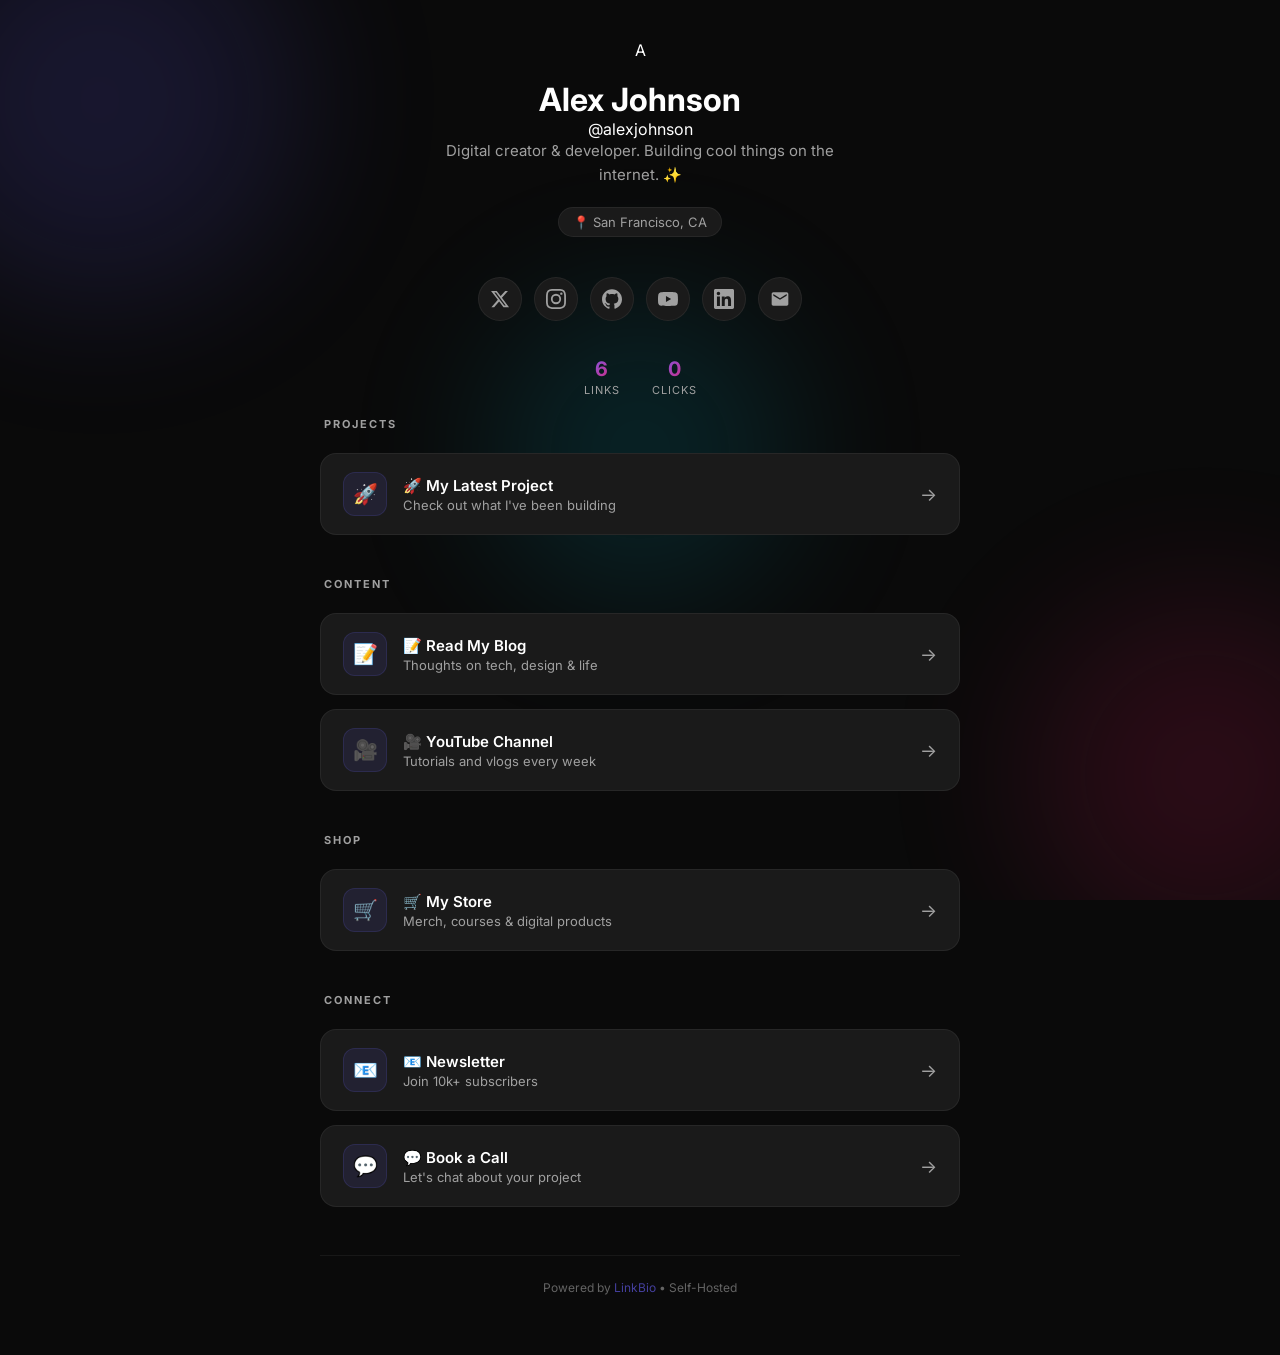
==== index.html @ 30ed5674 "feat: restructure project by removing old linktree.html, adding index.html, and enhancing config loa" ====
<!DOCTYPE html>
<html lang="en">
<head>
    <meta charset="UTF-8">
    <meta name="viewport" content="width=device-width, initial-scale=1.0">
    <title>Loading...</title>
    <meta name="description" content="">
    <meta property="og:title" content="">
    <meta property="og:description" content="">
    <meta property="og:type" content="website">
    <link rel="preconnect" href="https://fonts.googleapis.com">
    <link rel="preconnect" href="https://fonts.gstatic.com" crossorigin>
    <link href="https://fonts.googleapis.com/css2?family=Inter:wght@300;400;500;600;700;800&display=swap" rel="stylesheet">
    <link rel="stylesheet" href="style.css">
</head>
<body>
    <div class="bg-effects">
        <div class="bg-orb bg-orb-1"></div>
        <div class="bg-orb bg-orb-2"></div>
        <div class="bg-orb bg-orb-3"></div>
    </div>

    <div class="container" id="mainContainer">
        <!-- Content rendered by JS -->
    </div>

    <script src="script.js" defer></script>
</body>
</html>
---- style.css ----
:root {
    --bg-primary: #0a0a0a;
    --bg-secondary: #141414;
    --bg-card: #1a1a1a;
    --bg-card-hover: #222222;
    --text-primary: #ffffff;
    --text-secondary: #a0a0a0;
    --accent: #6c63ff;
    --accent-hover: #5a52d5;
    --accent-glow: rgba(108, 99, 255, 0.3);
    --border: rgba(255, 255, 255, 0.06);
    --border-hover: rgba(255, 255, 255, 0.12);
    --gradient-1: linear-gradient(135deg, #6c63ff 0%, #e91e63 100%);
    --gradient-2: linear-gradient(135deg, #667eea 0%, #764ba2 100%);
    --shadow-sm: 0 2px 8px rgba(0, 0, 0, 0.3);
    --shadow-md: 0 4px 20px rgba(0, 0, 0, 0.4);
    --shadow-lg: 0 8px 40px rgba(0, 0, 0, 0.5);
    --radius: 16px;
    --radius-sm: 12px;
    --transition: all 0.3s cubic-bezier(0.4, 0, 0.2, 1);
}

* {
    margin: 0;
    padding: 0;
    box-sizing: border-box;
}

body {
    font-family: 'Inter', -apple-system, BlinkMacSystemFont, sans-serif;
    background: var(--bg-primary);
    color: var(--text-primary);
    min-height: 100vh;
    overflow-x: hidden;
    -webkit-font-smoothing: antialiased;
    -moz-osx-font-smoothing: grayscale;
}

.bg-effects {
    position: fixed;
    top: 0;
    left: 0;
    width: 100%;
    height: 100%;
    z-index: 0;
    pointer-events: none;
    overflow: hidden;
}

.bg-orb {
    position: absolute;
    border-radius: 50%;
    filter: blur(80px);
    opacity: 0.15;
    animation: float 20s ease-in-out infinite;
}

.bg-orb-1 {
    width: 400px;
    height: 400px;
    background: #6c63ff;
    top: -100px;
    left: -100px;
    animation-delay: 0s;
}

.bg-orb-2 {
    width: 350px;
    height: 350px;
    background: #e91e63;
    bottom: -50px;
    right: -100px;
    animation-delay: -7s;
}

.bg-orb-3 {
    width: 300px;
    height: 300px;
    background: #00bcd4;
    top: 50%;
    left: 50%;
    transform: translate(-50%, -50%);
    animation-delay: -14s;
}

@keyframes float {
    0%, 100% { transform: translate(0, 0) scale(1); }
    25% { transform: translate(30px, -30px) scale(1.05); }
    50% { transform: translate(-20px, 20px) scale(0.95); }
    75% { transform: translate(20px, 10px) scale(1.02); }
}

.container {
    position: relative;
    z-index: 1;
    max-width: 680px;
    margin: 0 auto;
    padding: 40px 20px 60px;
}

.config-warning {
    max-width: 680px;
    margin: 20px auto 0;
    padding: 12px 16px;
    border-radius: var(--radius-sm);
    background: rgba(245, 158, 11, 0.14);
    border: 1px solid rgba(245, 158, 11, 0.35);
    color: #f5d28b;
    font-size: 13px;
    text-align: center;
}

/* Profile Section */
.profile {
    text-align: center;
    margin-bottom: 40px;
}

.avatar-wrapper {
    position: relative;
    display: inline-block;
    margin-bottom: 20px;
}

.avatar {
    width: 110px;
    height: 110px;
    border-radius: 50%;
    object-fit: cover;
    border: 3px solid transparent;
    background-image: var(--gradient-1);
    background-origin: border-box;
    background-clip: content-box, border-box;
    box-shadow: 0 0 30px var(--accent-glow);
    transition: var(--transition);
}

.avatar:hover {
    transform: scale(1.05);
    box-shadow: 0 0 40px var(--accent-glow);
}

.profile-bio {
    font-size: 15px;
    color: var(--text-secondary);
    line-height: 1.6;
    max-width: 420px;
    margin: 0 auto 20px;
}

.profile-location {
    display: inline-flex;
    align-items: center;
    gap: 6px;
    font-size: 13px;
    color: var(--text-secondary);
    background: var(--bg-card);
    padding: 6px 14px;
    border-radius: 20px;
    border: 1px solid var(--border);
}

/* Social Icons */
.social-icons {
    display: flex;
    justify-content: center;
    gap: 12px;
    margin: 24px 0 36px;
    flex-wrap: wrap;
}

.social-icon {
    width: 44px;
    height: 44px;
    border-radius: 50%;
    background: var(--bg-card);
    border: 1px solid var(--border);
    display: flex;
    align-items: center;
    justify-content: center;
    color: var(--text-secondary);
    text-decoration: none;
    font-size: 18px;
    transition: var(--transition);
}

.social-icon:hover {
    background: var(--accent);
    border-color: var(--accent);
    color: white;
    transform: translateY(-3px);
    box-shadow: 0 8px 25px var(--accent-glow);
}

.social-icon svg {
    width: 20px;
    height: 20px;
    fill: currentColor;
}

/* Links */
.links-section {
    display: flex;
    flex-direction: column;
    gap: 14px;
}

.link-card {
    display: flex;
    align-items: center;
    padding: 18px 22px;
    background: var(--bg-card);
    border: 1px solid var(--border);
    border-radius: var(--radius);
    text-decoration: none;
    color: var(--text-primary);
    transition: var(--transition);
    position: relative;
    overflow: hidden;
    cursor: pointer;
}

.link-card::before {
    content: '';
    position: absolute;
    top: 0;
    left: 0;
    width: 100%;
    height: 100%;
    background: var(--gradient-1);
    opacity: 0;
    transition: opacity 0.3s ease;
}

.link-card:hover {
    transform: translateY(-3px);
    border-color: var(--border-hover);
    box-shadow: var(--shadow-md);
}

.link-card:hover::before {
    opacity: 0.05;
}

.link-card:active {
    transform: translateY(-1px);
}

.link-icon {
    width: 44px;
    height: 44px;
    border-radius: var(--radius-sm);
    display: flex;
    align-items: center;
    justify-content: center;
    font-size: 20px;
    margin-right: 16px;
    flex-shrink: 0;
    position: relative;
    z-index: 1;
    background: rgba(108, 99, 255, 0.1);
    border: 1px solid rgba(108, 99, 255, 0.15);
}

.link-content {
    flex: 1;
    min-width: 0;
    position: relative;
    z-index: 1;
}

.link-title {
    font-size: 15px;
    font-weight: 600;
    margin-bottom: 2px;
    white-space: nowrap;
    overflow: hidden;
    text-overflow: ellipsis;
}

.link-description {
    font-size: 13px;
    color: var(--text-secondary);
    white-space: nowrap;
    overflow: hidden;
    text-overflow: ellipsis;
}

.link-arrow {
    position: relative;
    z-index: 1;
    color: var(--text-secondary);
    font-size: 18px;
    margin-left: 12px;
    transition: var(--transition);
    flex-shrink: 0;
}

.link-card:hover .link-arrow {
    color: var(--accent);
    transform: translateX(3px);
}

/* Category Labels */
.category-label {
    font-size: 11px;
    font-weight: 700;
    text-transform: uppercase;
    letter-spacing: 2px;
    color: var(--text-secondary);
    margin: 28px 0 8px;
    padding-left: 4px;
}

.category-label:first-child {
    margin-top: 0;
}

/* Footer */
.footer {
    text-align: center;
    margin-top: 48px;
    padding-top: 24px;
    border-top: 1px solid var(--border);
}

.footer-text {
    font-size: 12px;
    color: var(--text-secondary);
    opacity: 0.6;
}

.footer-text a {
    color: var(--accent);
    text-decoration: none;
}

/* Stats */
.stats-bar {
    display: flex;
    justify-content: center;
    gap: 32px;
    margin: 20px 0;
}

.stat-item {
    text-align: center;
}

.stat-number {
    font-size: 20px;
    font-weight: 700;
    background: var(--gradient-1);
    -webkit-background-clip: text;
    -webkit-text-fill-color: transparent;
    background-clip: text;
}

.stat-label {
    font-size: 11px;
    color: var(--text-secondary);
    text-transform: uppercase;
    letter-spacing: 1px;
    margin-top: 2px;
}

/* Theme selector */
.theme-grid {
    display: grid;
    grid-template-columns: repeat(4, 1fr);
    gap: 8px;
}

.theme-option {
    width: 100%;
    aspect-ratio: 1;
    border-radius: 10px;
    border: 2px solid var(--border);
    cursor: pointer;
    transition: var(--transition);
    position: relative;
}

.theme-option:hover,
.theme-option.active {
    border-color: var(--accent);
    transform: scale(1.05);
}

.theme-option.active::after {
    content: '✓';
    position: absolute;
    top: 50%;
    left: 50%;
    transform: translate(-50%, -50%);
    color: white;
    font-size: 16px;
    font-weight: bold;
    text-shadow: 0 1px 3px rgba(0,0,0,0.5);
}

.is-hidden {
    display: none;
}

/* Responsive */
@media (max-width: 480px) {
    .container {
        padding: 24px 16px 48px;
    }

    .profile-name {
        font-size: 24px;
    }

    .link-card {
        padding: 14px 16px;
    }

    .link-icon {
        width: 38px;
        height: 38px;
        font-size: 17px;
        margin-right: 12px;
    }

    .stats-bar {
        gap: 24px;
    }

    .social-icons {
        gap: 8px;
    }
}

/* Animations */
.fade-in {
    animation: fadeInUp 0.5s ease forwards;
    opacity: 0;
}

@keyframes fadeInUp {
    from { opacity: 0; transform: translateY(15px); }
    to { opacity: 1; transform: translateY(0); }
}

.link-card:nth-child(1) { animation-delay: 0.05s; }
.link-card:nth-child(2) { animation-delay: 0.1s; }
.link-card:nth-child(3) { animation-delay: 0.15s; }
.link-card:nth-child(4) { animation-delay: 0.2s; }
.link-card:nth-child(5) { animation-delay: 0.25s; }
.link-card:nth-child(6) { animation-delay: 0.3s; }
.link-card:nth-child(7) { animation-delay: 0.35s; }
.link-card:nth-child(8) { animation-delay: 0.4s; }
.link-card:nth-child(9) { animation-delay: 0.45s; }
.link-card:nth-child(10) { animation-delay: 0.5s; }

/* Print */
@media print {
    .bg-effects { display: none !important; }
    body { background: white; color: black; }
}
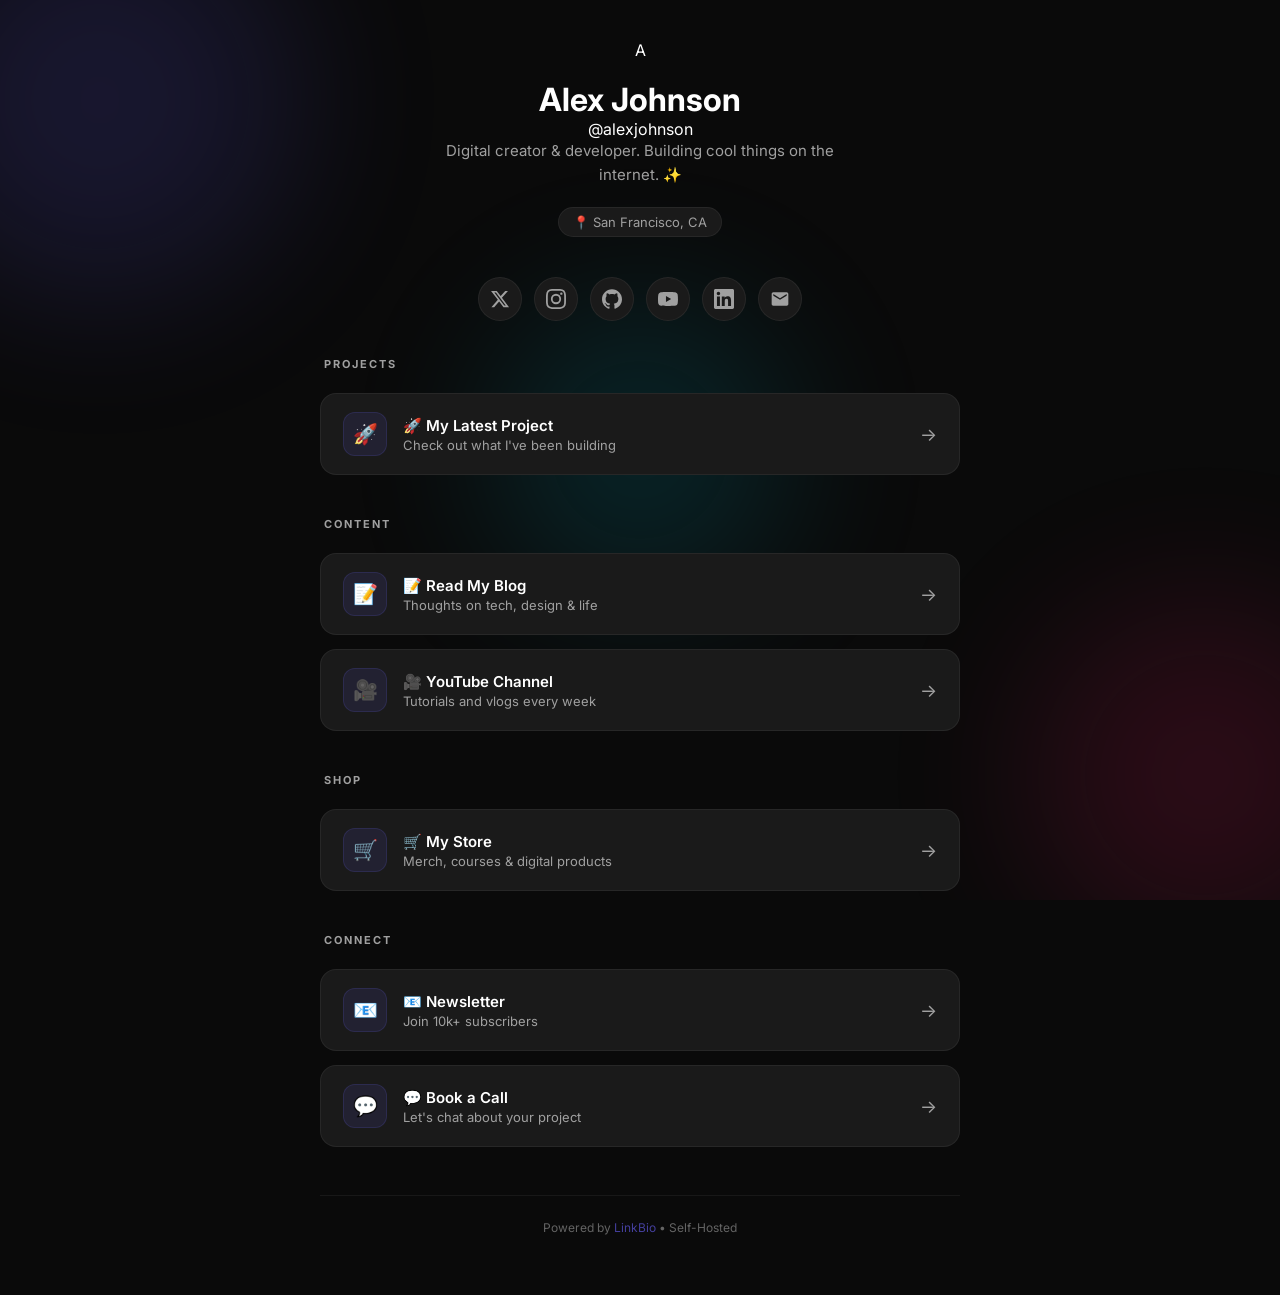
==== commit 20072fb0: "feat: update index.html and script.js with improved metadata and remove unused click tracking functi" ====
--- a/index.html
+++ b/index.html
@@ -4,10 +4,10 @@
 <head>
     <meta charset="UTF-8">
     <meta name="viewport" content="width=device-width, initial-scale=1.0">
-    <title>Loading...</title>
-    <meta name="description" content="">
-    <meta property="og:title" content="">
-    <meta property="og:description" content="">
+    <title>Alex Johnson | LinkBio</title>
+    <meta name="description" content="My links, all in one place.">
+    <meta property="og:title" content="LinkBio">
+    <meta property="og:description" content="All my important links in one place.">
     <meta property="og:type" content="website">
     <link rel="preconnect" href="https://fonts.googleapis.com">
     <link rel="preconnect" href="https://fonts.gstatic.com" crossorigin>
